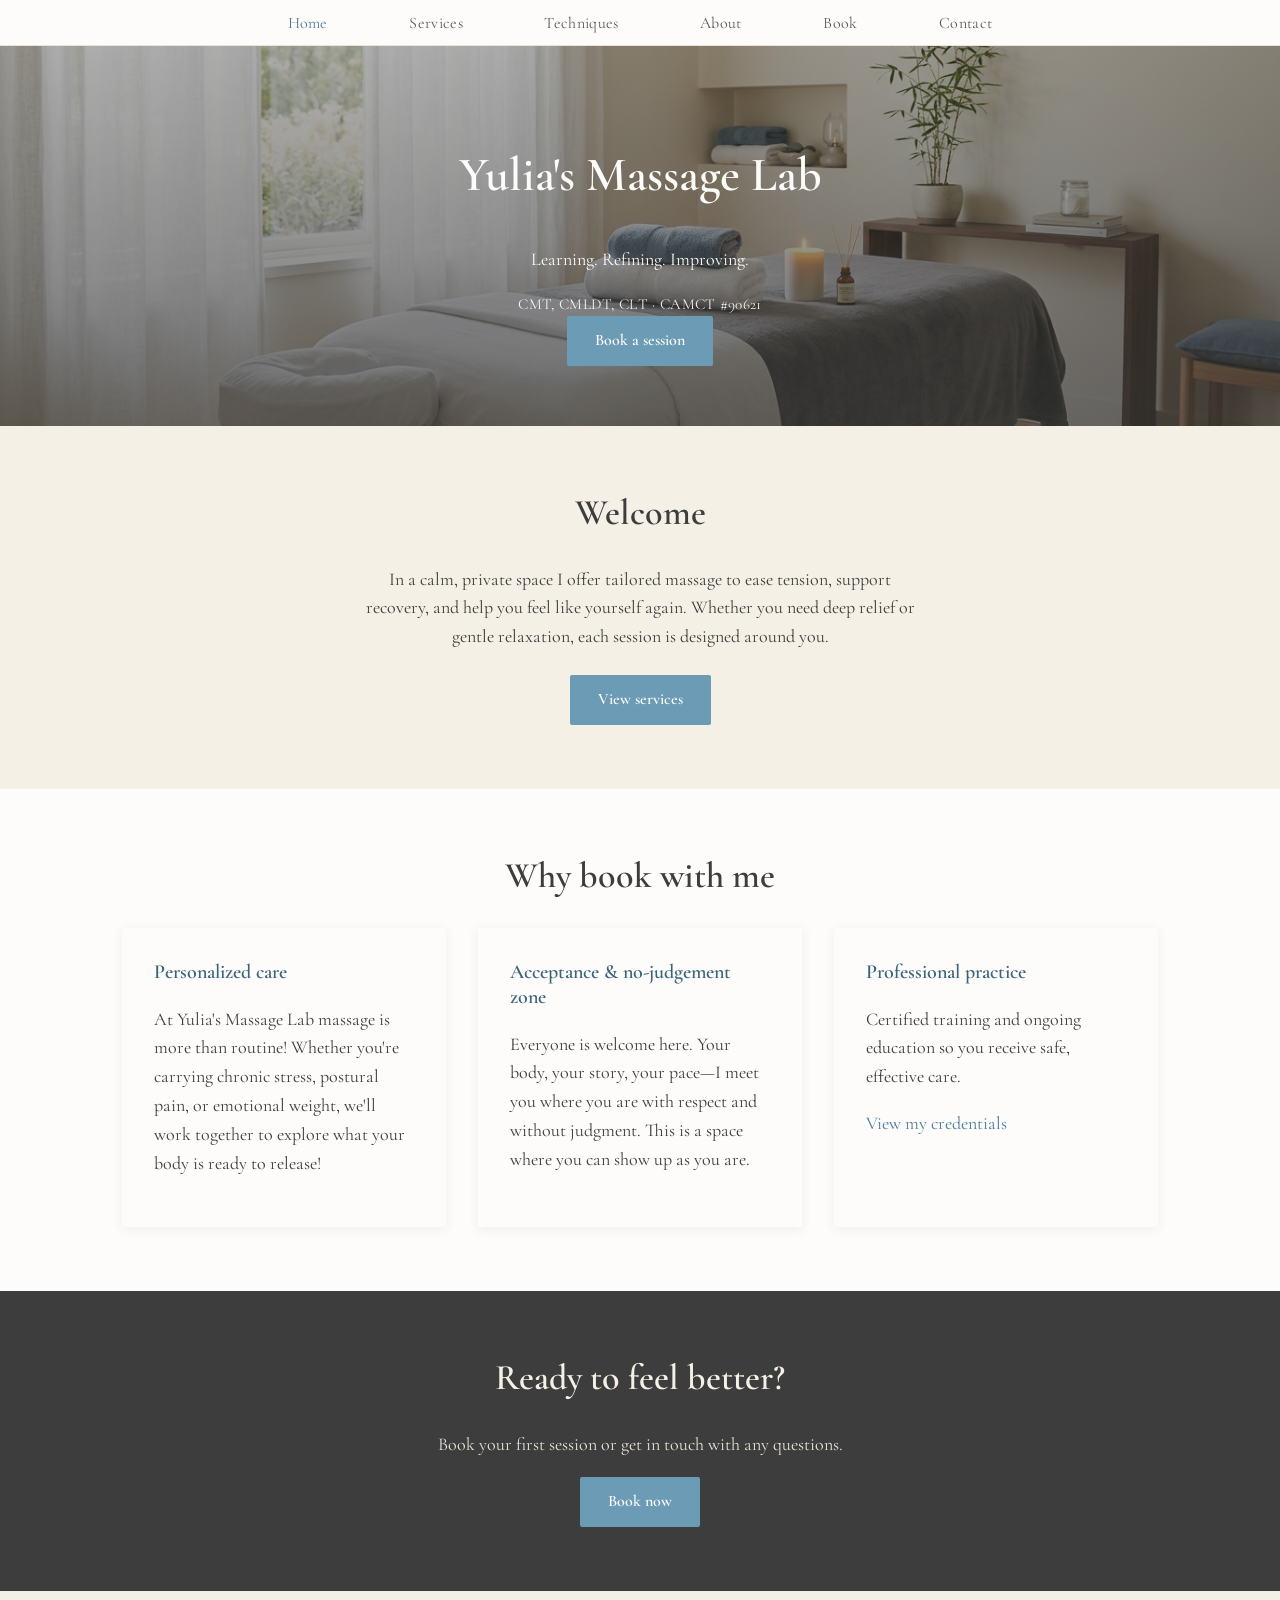
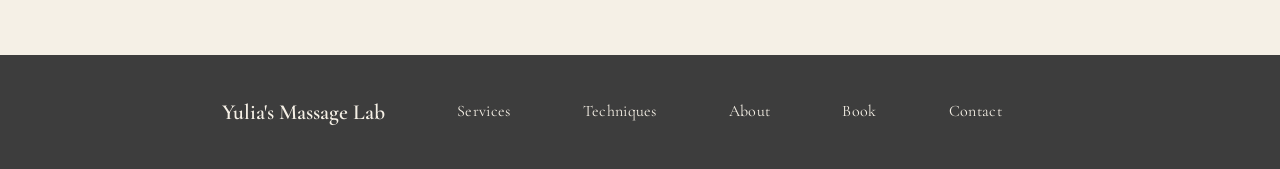
==== index.html @ 5cbb1a46 "Initial commit: Yulia's Massage Lab website Made-with: Cursor" ====
<!DOCTYPE html>
<html lang="en">
<head>
  <meta charset="UTF-8">
  <meta name="viewport" content="width=device-width, initial-scale=1">
  <title>Yulia's Massage Lab — Massage Therapy in Folsom, CA</title>
  <meta name="description" content="Professional massage therapy in Folsom, CA. Relaxation, therapeutic, lymphatic drainage, cupping &amp; more at Cloud 9 Float+Spa, Quail Park. Book online.">
  <link rel="canonical" href="https://yuliasmassagelab.com/">
  <link rel="preconnect" href="https://fonts.googleapis.com">
  <link rel="preconnect" href="https://fonts.gstatic.com" crossorigin>
  <link href="https://fonts.googleapis.com/css2?family=Cormorant+Garamond:ital,wght@0,400;0,600;1,400&display=swap" rel="stylesheet">
  <link rel="stylesheet" href="css/style.css">
  <script type="application/ld+json">
  {
    "@context": "https://schema.org",
    "@type": "LocalBusiness",
    "name": "Yulia's Massage Lab",
    "description": "Professional massage therapy: relaxation, therapeutic, lymphatic drainage, cupping. Serving Folsom, CA.",
    "url": "https://yuliasmassagelab.com",
    "telephone": "+1-513-302-4952",
    "email": "get_massage@yuliasmassagelab.com",
    "address": {
      "@type": "PostalAddress",
      "streetAddress": "220 Blue Ravine Rd #180",
      "addressLocality": "Folsom",
      "addressRegion": "CA",
      "postalCode": "95630"
    },
    "geo": { "@type": "GeoCoordinates", "latitude": 38.6780, "longitude": -121.1761 },
    "openingHoursSpecification": [
      { "@type": "OpeningHoursSpecification", "dayOfWeek": ["Tuesday","Wednesday","Thursday","Friday"], "opens": "08:00", "closes": "21:00" }
    ],
    "priceRange": "$$",
    "areaServed": { "@type": "City", "name": "Folsom", "containedInPlace": { "@type": "State", "name": "California" } }
  }
  </script>
</head>
<body>
  <header class="site-header">
    <div class="wrap">
      <button type="button" class="nav-toggle" aria-label="Toggle menu" aria-expanded="false"></button>
      <nav class="nav">
        <ul>
          <li><a href="index.html" aria-current="page">Home</a></li>
          <li><a href="services.html">Services</a></li>
          <li><a href="techniques.html">Techniques</a></li>
          <li><a href="bio.html">About</a></li>
          <li><a href="bookings.html">Book</a></li>
          <li><a href="contact.html">Contact</a></li>
        </ul>
      </nav>
    </div>
  </header>

  <main>
    <section class="hero-image" style="background-image: url('assets/hero-massage.jpg');">
      <div class="wrap">
        <h1>Yulia's Massage Lab</h1>
        <p class="tagline">Learning. Refining. Improving.</p>
        <p class="hero-credentials">CMT, CMLDT, CLT · CAMCT #90621</p>
        <a href="bookings.html" class="hero-cta">Book a session</a>
      </div>
    </section>

    <section class="section">
      <div class="wrap text-center">
        <h2>Welcome</h2>
        <p style="max-width: 560px; margin: 0 auto 1.5rem;">In a calm, private space I offer tailored massage to ease tension, support recovery, and help you feel like yourself again. Whether you need deep relief or gentle relaxation, each session is designed around you.</p>
        <a href="services.html" class="btn-primary">View services</a>
      </div>
    </section>

    <section class="section section--alt">
      <div class="wrap-wide">
        <h2 class="text-center">Why book with me</h2>
        <div class="card-grid">
          <div class="card">
            <h3>Personalized care</h3>
            <p>At Yulia's Massage Lab massage is more than routine! Whether you're carrying chronic stress, postural pain, or emotional weight, we'll work together to explore what your body is ready to release!</p>
          </div>
          <div class="card">
            <h3>Acceptance & no-judgement zone</h3>
            <p>Everyone is welcome here. Your body, your story, your pace—I meet you where you are with respect and without judgment. This is a space where you can show up as you are.</p>
          </div>
          <div class="card">
            <h3>Professional practice</h3>
            <p>Certified training and ongoing education so you receive safe, effective care.</p>
            <p><a href="bio.html#credentials">View my credentials</a></p>
          </div>
        </div>
      </div>
    </section>

    <section class="section section--dark">
      <div class="wrap text-center">
        <h2>Ready to feel better?</h2>
        <p>Book your first session or get in touch with any questions.</p>
        <a href="bookings.html" class="hero-cta">Book now</a>
      </div>
    </section>
  </main>

  <footer class="site-footer">
    <div class="wrap">
      <span class="logo"><a href="index.html">Yulia's Massage Lab</a></span>
      <nav class="nav">
        <ul>
          <li><a href="services.html">Services</a></li>
          <li><a href="techniques.html">Techniques</a></li>
          <li><a href="bio.html">About</a></li>
          <li><a href="bookings.html">Book</a></li>
          <li><a href="contact.html">Contact</a></li>
        </ul>
      </nav>
    </div>
  </footer>
  <script src="js/main.js"></script>
</body>
</html>
---- css/style.css ----
/* Yulia's Massage Lab — Airforce blue, warm eggshell, soft charcoal */
:root {
  --airforce: #4a7c9a;
  --airforce-dark: #3a6479;
  --airforce-light: #6b9bb5;
  --eggshell: #f5f0e6;
  --eggshell-warm: #ebe4d6;
  --charcoal: #3d3d3d;
  --charcoal-soft: #5a5a5a;
  --white: #fdfcfa;
  --shadow: rgba(61, 61, 61, 0.08);
  --shadow-strong: rgba(61, 61, 61, 0.15);
}

*,
*::before,
*::after {
  box-sizing: border-box;
}

html {
  scroll-behavior: smooth;
}

body {
  margin: 0;
  font-family: "Cormorant Garamond", "Georgia", serif;
  font-size: 18px;
  line-height: 1.6;
  color: var(--charcoal);
  background: var(--eggshell);
  -webkit-font-smoothing: antialiased;
}

h1, h2, h3 {
  font-family: "Cormorant Garamond", "Georgia", serif;
  font-weight: 600;
  line-height: 1.25;
  color: var(--charcoal);
}

h1 { font-size: clamp(2rem, 5vw, 3rem); }
h2 { font-size: clamp(1.5rem, 3.5vw, 2.25rem); margin-top: 0; }
h3 { font-size: 1.25rem; }

a {
  color: var(--airforce);
  text-decoration: none;
  transition: color 0.2s ease;
}

a:hover {
  color: var(--airforce-dark);
}

img {
  max-width: 100%;
  height: auto;
  display: block;
}

/* Layout */
.site-header {
  background: var(--white);
  border-bottom: 1px solid var(--eggshell-warm);
  padding: 0.5rem 0;
  position: sticky;
  top: 0;
  z-index: 100;
}

.site-header .wrap {
  max-width: 900px;
  margin: 0 auto;
  padding: 0 2rem;
  display: flex;
  align-items: center;
  justify-content: space-between;
  flex-wrap: wrap;
  gap: 1rem;
  width: 100%;
}

.logo {
  font-size: 1.35rem;
  font-weight: 600;
  color: var(--charcoal);
}

.logo a {
  color: inherit;
  display: inline-flex;
  align-items: center;
}

.logo a:hover { color: var(--airforce); }

.logo img {
  display: block;
  height: 140px;
  width: auto;
  /* Blend light/white logo background into header */
  mix-blend-mode: multiply;
}

.nav {
  flex: 1;
  min-width: 0;
}

.nav ul {
  list-style: none;
  margin: 0;
  padding: 0;
  display: flex;
  justify-content: space-evenly;
  gap: 1rem;
  flex-wrap: wrap;
}

.nav a {
  color: var(--charcoal-soft);
  font-size: 1rem;
  letter-spacing: 0.02em;
}

.nav a:hover,
.nav a[aria-current="page"] {
  color: var(--airforce);
}

/* Mobile menu */
.nav-toggle {
  display: none;
  background: none;
  border: none;
  padding: 0.5rem;
  cursor: pointer;
  color: var(--charcoal);
  font-size: 1.5rem;
}

@media (max-width: 700px) {
  .nav-toggle { display: block; }
  .nav ul {
    display: none;
    position: absolute;
    top: 100%;
    left: 0;
    right: 0;
    background: var(--white);
    border-bottom: 1px solid var(--eggshell-warm);
    padding: 1rem 2rem;
    flex-direction: column;
  }
  .nav.is-open ul { display: flex; }
}

/* Main content */
main {
  min-height: 60vh;
}

.wrap {
  max-width: 900px;
  margin: 0 auto;
  padding: 0 2rem;
}

.wrap-wide {
  max-width: 1100px;
  margin: 0 auto;
  padding: 0 2rem;
}

/* Hero */
.hero {
  background: linear-gradient(135deg, var(--airforce) 0%, var(--airforce-dark) 100%);
  color: var(--white);
  padding: 4rem 2rem 5rem;
  text-align: center;
}

.hero h1 {
  color: inherit;
  margin: 0 0 0.5rem;
  font-size: clamp(2rem, 6vw, 3.25rem);
}

.hero .tagline {
  font-size: 1.15rem;
  opacity: 0.95;
  max-width: 520px;
  margin: 0 auto 2rem;
}


/* Hero with image */
.hero-image {
  position: relative;
  min-height: 380px;
  display: flex;
  align-items: center;
  justify-content: center;
  background: var(--charcoal) center/cover no-repeat;
  color: var(--white);
}

.hero-image::after {
  content: "";
  position: absolute;
  inset: 0;
  background: linear-gradient(to bottom, rgba(61,61,61,0.4) 0%, rgba(61,61,61,0.7) 100%);
}

.hero-image .wrap {
  position: relative;
  z-index: 1;
  text-align: center;
}

.hero-image h1 { color: inherit; }

.hero-logo-wrap {
  background: rgba(253, 252, 250, 0.96);
  padding: 1.25rem 1.75rem;
  border-radius: 4px;
  display: inline-block;
  margin-bottom: 0.75rem;
}

.hero-logo {
  display: block;
  height: 72px;
  width: auto;
}

.hero-image .hero-credentials {
  color: inherit;
  font-size: 0.95rem;
  opacity: 0.95;
  margin: 0.25rem 0 0;
  letter-spacing: 0.02em;
}

/* Sections */
.section {
  padding: 4rem 0;
}

.section--alt {
  background: var(--white);
}

.section--dark {
  background: var(--charcoal);
  color: var(--eggshell);
}

.section--dark h2 { color: var(--eggshell); }
.section--dark p { color: var(--eggshell-warm); }

/* Cards / grid */
.card-grid {
  display: grid;
  grid-template-columns: repeat(auto-fill, minmax(260px, 1fr));
  gap: 2rem;
}

.card {
  background: var(--white);
  padding: 2rem;
  border-radius: 2px;
  box-shadow: 0 2px 12px var(--shadow);
  transition: box-shadow 0.2s ease, transform 0.2s ease;
}

.card:hover {
  box-shadow: 0 8px 28px var(--shadow-strong);
  transform: translateY(-2px);
}

.card h3 {
  margin-top: 0;
  color: var(--airforce-dark);
}

/* Services list */
.service-list {
  list-style: none;
  padding: 0;
  margin: 0;
}

.service-list li {
  padding: 1rem 0;
  border-bottom: 1px solid var(--eggshell-warm);
  display: grid;
  gap: 0.5rem;
}

.service-list li:last-child { border-bottom: none; }

.service-list .name {
  font-weight: 600;
  color: var(--airforce-dark);
}

.service-list .desc {
  color: var(--charcoal-soft);
  font-size: 0.95rem;
}

.service-list .service-book {
  margin-top: 0.5rem;
}

.service-list .service-book a {
  background: var(--airforce-light);
  color: #fff;
  border: none;
}

.service-list .service-book a:hover {
  background: var(--airforce);
  color: #fff;
}


/* Bio */
.bio-block {
  display: grid;
  grid-template-columns: 1fr 1fr;
  gap: 3rem;
  align-items: center;
}

.bio-block img {
  border-radius: 2px;
  box-shadow: 0 8px 32px var(--shadow-strong);
}

@media (max-width: 700px) {
  .bio-block { grid-template-columns: 1fr; }
  .bio-block img { order: -1; max-height: 280px; object-fit: cover; }
}

/* Forms */
form {
  max-width: 480px;
}

.form-group {
  margin-bottom: 1.25rem;
}

form label {
  display: block;
  font-weight: 500;
  margin-bottom: 0.35rem;
  color: var(--charcoal);
}

form input,
form select,
form textarea {
  width: 100%;
  padding: 0.65rem 0.9rem;
  font: inherit;
  font-size: 1rem;
  border: 1px solid var(--eggshell-warm);
  border-radius: 2px;
  background: var(--white);
  color: var(--charcoal);
}

form input:focus,
form select:focus,
form textarea:focus {
  outline: none;
  border-color: var(--airforce);
  box-shadow: 0 0 0 3px rgba(74, 124, 154, 0.15);
}

form textarea {
  min-height: 120px;
  resize: vertical;
}

/* All buttons: same look as "Learn more about the styles and tools I use" */
.hero-cta,
.service-list .service-book a,
button[type="submit"],
.btn-primary {
  display: inline-block;
  background: var(--airforce-light);
  color: var(--white);
  border: none;
  padding: 0.75rem 1.75rem;
  font: inherit;
  font-size: 1rem;
  font-weight: 600;
  border-radius: 2px;
  cursor: pointer;
  transition: background 0.2s ease, transform 0.2s ease;
  text-align: center;
}

.hero-cta:hover,
.service-list .service-book a:hover,
button[type="submit"]:hover,
.btn-primary:hover {
  background: var(--airforce);
  color: var(--white);
  transform: translateY(-1px);
}

/* Credentials list */
.credentials-list {
  list-style: none;
  padding: 0;
  margin: 0;
  max-width: 560px;
  margin-left: auto;
  margin-right: auto;
}

.credentials-list li {
  padding: 0.75rem 0;
  border-bottom: 1px solid var(--eggshell-warm);
  display: flex;
  flex-wrap: wrap;
  align-items: baseline;
  justify-content: space-between;
  gap: 0.5rem;
}

.credentials-list li:last-child {
  border-bottom: none;
}

.credentials-name {
  font-weight: 500;
  color: var(--charcoal);
}

.credentials-list a {
  font-size: 0.95rem;
  white-space: nowrap;
}

/* Contact info */
.contact-details {
  display: grid;
  gap: 1.5rem;
}

.contact-details a {
  color: var(--airforce-dark);
  font-weight: 600;
}

.contact-details a:hover {
  color: var(--airforce);
}

.contact-thanks {
  background: var(--airforce-light);
  color: var(--charcoal);
  padding: 1rem 1.25rem;
  border-radius: 2px;
  margin-bottom: 1.5rem;
  font-weight: 500;
}

.hours {
  background: var(--eggshell-warm);
  padding: 1.5rem;
  border-radius: 2px;
  margin-top: 1rem;
}

.hours-list {
  margin: 0;
}

.hours-row {
  margin-bottom: 0.35rem;
}

.hours-row:last-child {
  margin-bottom: 0;
}

.hours-day {
  display: inline-block;
  min-width: 6.5rem;
  font-weight: 600;
  color: var(--airforce-dark);
}

.hours-time {
  display: inline-block;
}

/* Footer */
.site-footer {
  background: var(--charcoal);
  color: var(--eggshell-warm);
  padding: 2.5rem 2rem;
  margin-top: 4rem;
  font-size: 0.9rem;
}

.site-footer .wrap {
  display: flex;
  flex-wrap: wrap;
  justify-content: space-between;
  align-items: center;
  gap: 1rem;
}

.site-footer a {
  color: var(--eggshell);
}

.site-footer a:hover {
  color: var(--white);
}

/* Page title */
.page-title {
  padding: 2.5rem 0 1rem;
  border-bottom: 1px solid var(--eggshell-warm);
  margin-bottom: 2rem;
}

.page-title h1 { margin: 0; }

/* Booking options */
.booking-options {
  display: grid;
  gap: 2rem;
  margin-bottom: 3rem;
}

.booking-options .card {
  padding: 2rem;
}

.booking-options .card h3 { margin-top: 0; }

/* Utility */
.text-center { text-align: center; }
.mt-0 { margin-top: 0; }
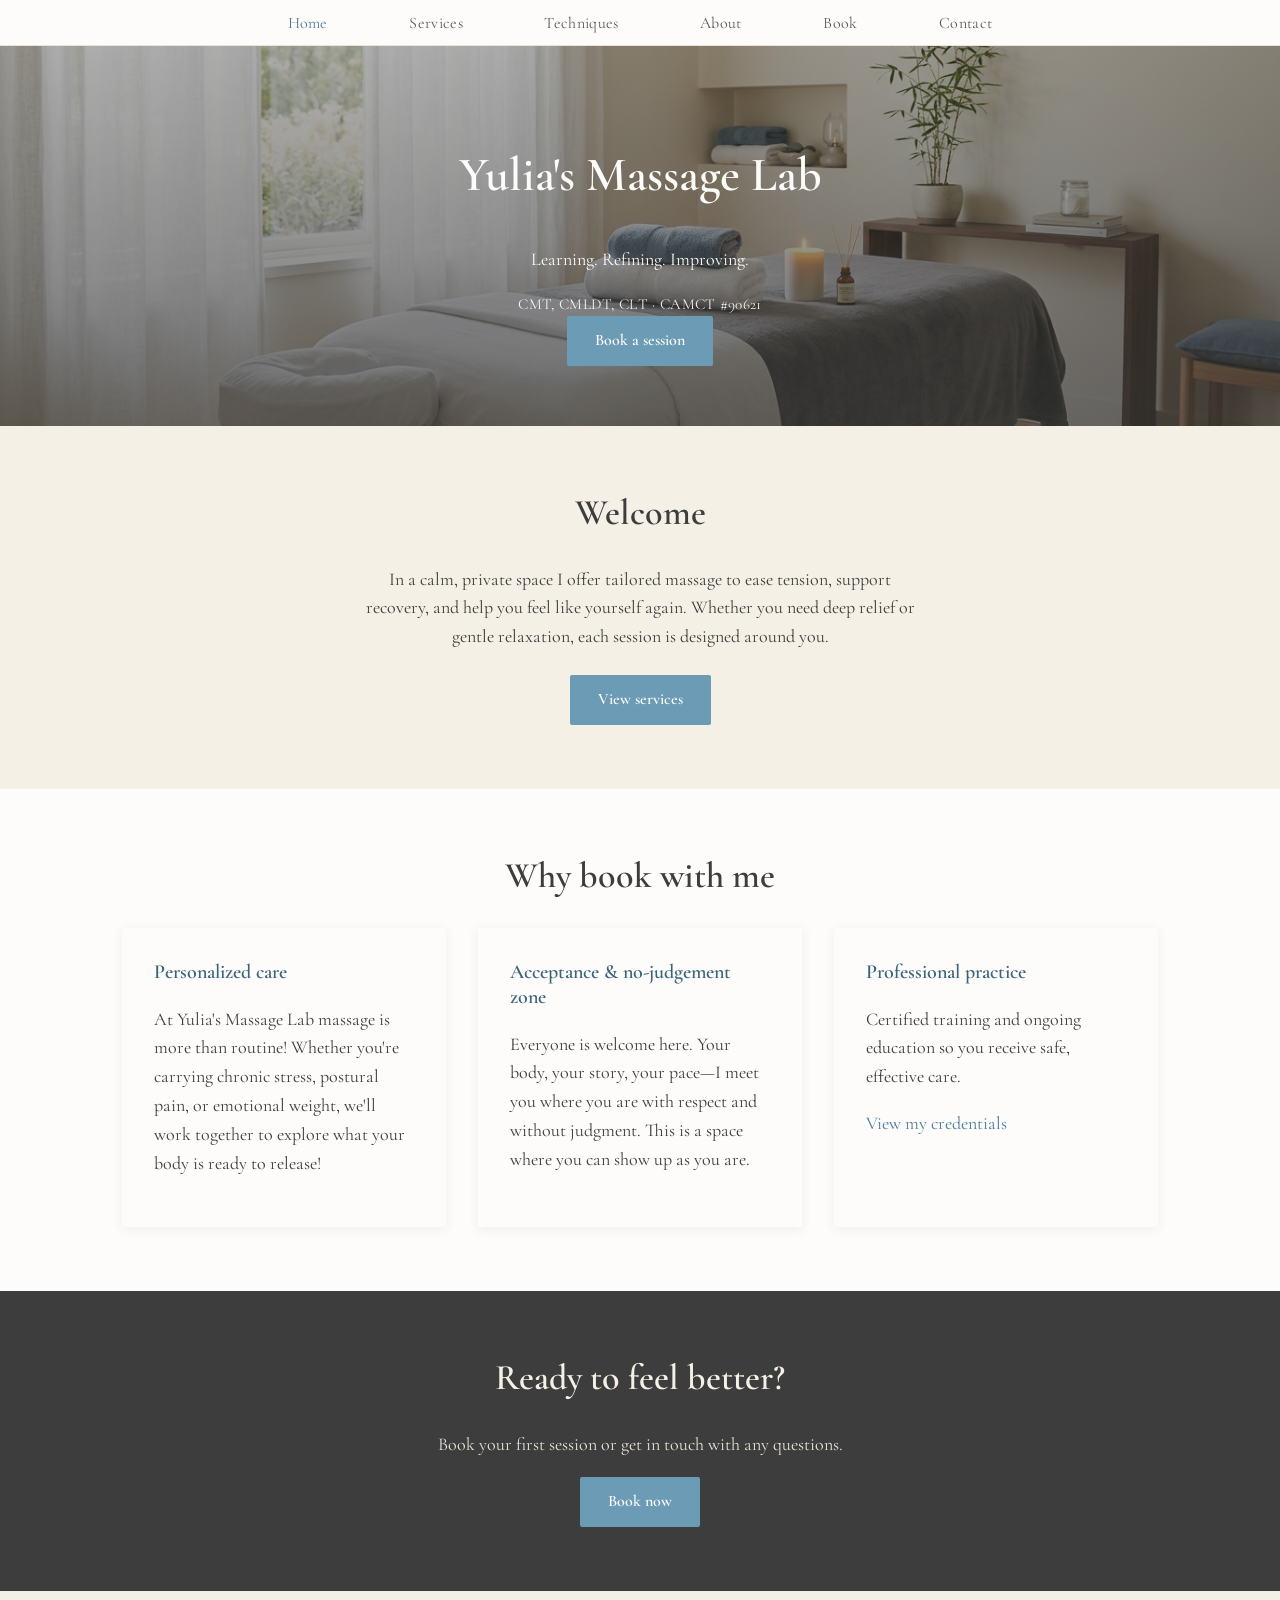
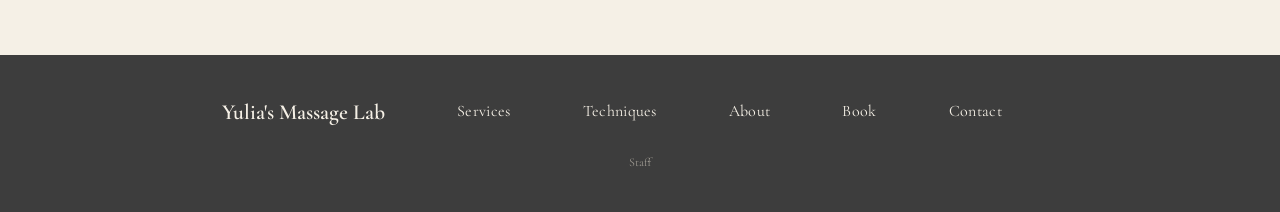
==== commit b45fbbaa: "latest" ====
--- a/index.html
+++ b/index.html
@@ -112,6 +112,7 @@
           <li><a href="contact.html">Contact</a></li>
         </ul>
       </nav>
+      <p class="footer-staff"><a href="admin/login.html">Staff</a></p>
     </div>
   </footer>
   <script src="js/main.js"></script>
--- a/css/style.css
+++ b/css/style.css
@@ -473,6 +473,53 @@
   font-weight: 500;
 }
 
+/* Form confirmation modal */
+.form-confirm-overlay {
+  display: none;
+  position: fixed;
+  inset: 0;
+  background: rgba(61, 61, 61, 0.5);
+  z-index: 1000;
+  align-items: center;
+  justify-content: center;
+  padding: 1rem;
+}
+
+.form-confirm-overlay.is-open {
+  display: flex;
+}
+
+.form-confirm-box {
+  background: var(--white);
+  padding: 2rem;
+  border-radius: 4px;
+  max-width: 360px;
+  text-align: center;
+  box-shadow: 0 8px 32px rgba(61, 61, 61, 0.2);
+}
+
+.form-confirm-box p {
+  margin: 0 0 1.25rem;
+  font-size: 1.1rem;
+  color: var(--charcoal);
+}
+
+.form-confirm-box .btn-close {
+  background: var(--airforce);
+  color: var(--white);
+  border: none;
+  padding: 0.6rem 1.5rem;
+  font: inherit;
+  font-size: 1rem;
+  font-weight: 600;
+  border-radius: 2px;
+  cursor: pointer;
+}
+
+.form-confirm-box .btn-close:hover {
+  background: var(--airforce-dark);
+}
+
 .hours {
   background: var(--eggshell-warm);
   padding: 1.5rem;
@@ -528,6 +575,18 @@
   color: var(--white);
 }
 
+.footer-staff {
+  width: 100%;
+  text-align: center;
+  margin: 0.5rem 0 0;
+  font-size: 0.75rem;
+  opacity: 0.55;
+}
+
+.footer-staff a {
+  color: inherit;
+}
+
 /* Page title */
 .page-title {
   padding: 2.5rem 0 1rem;
